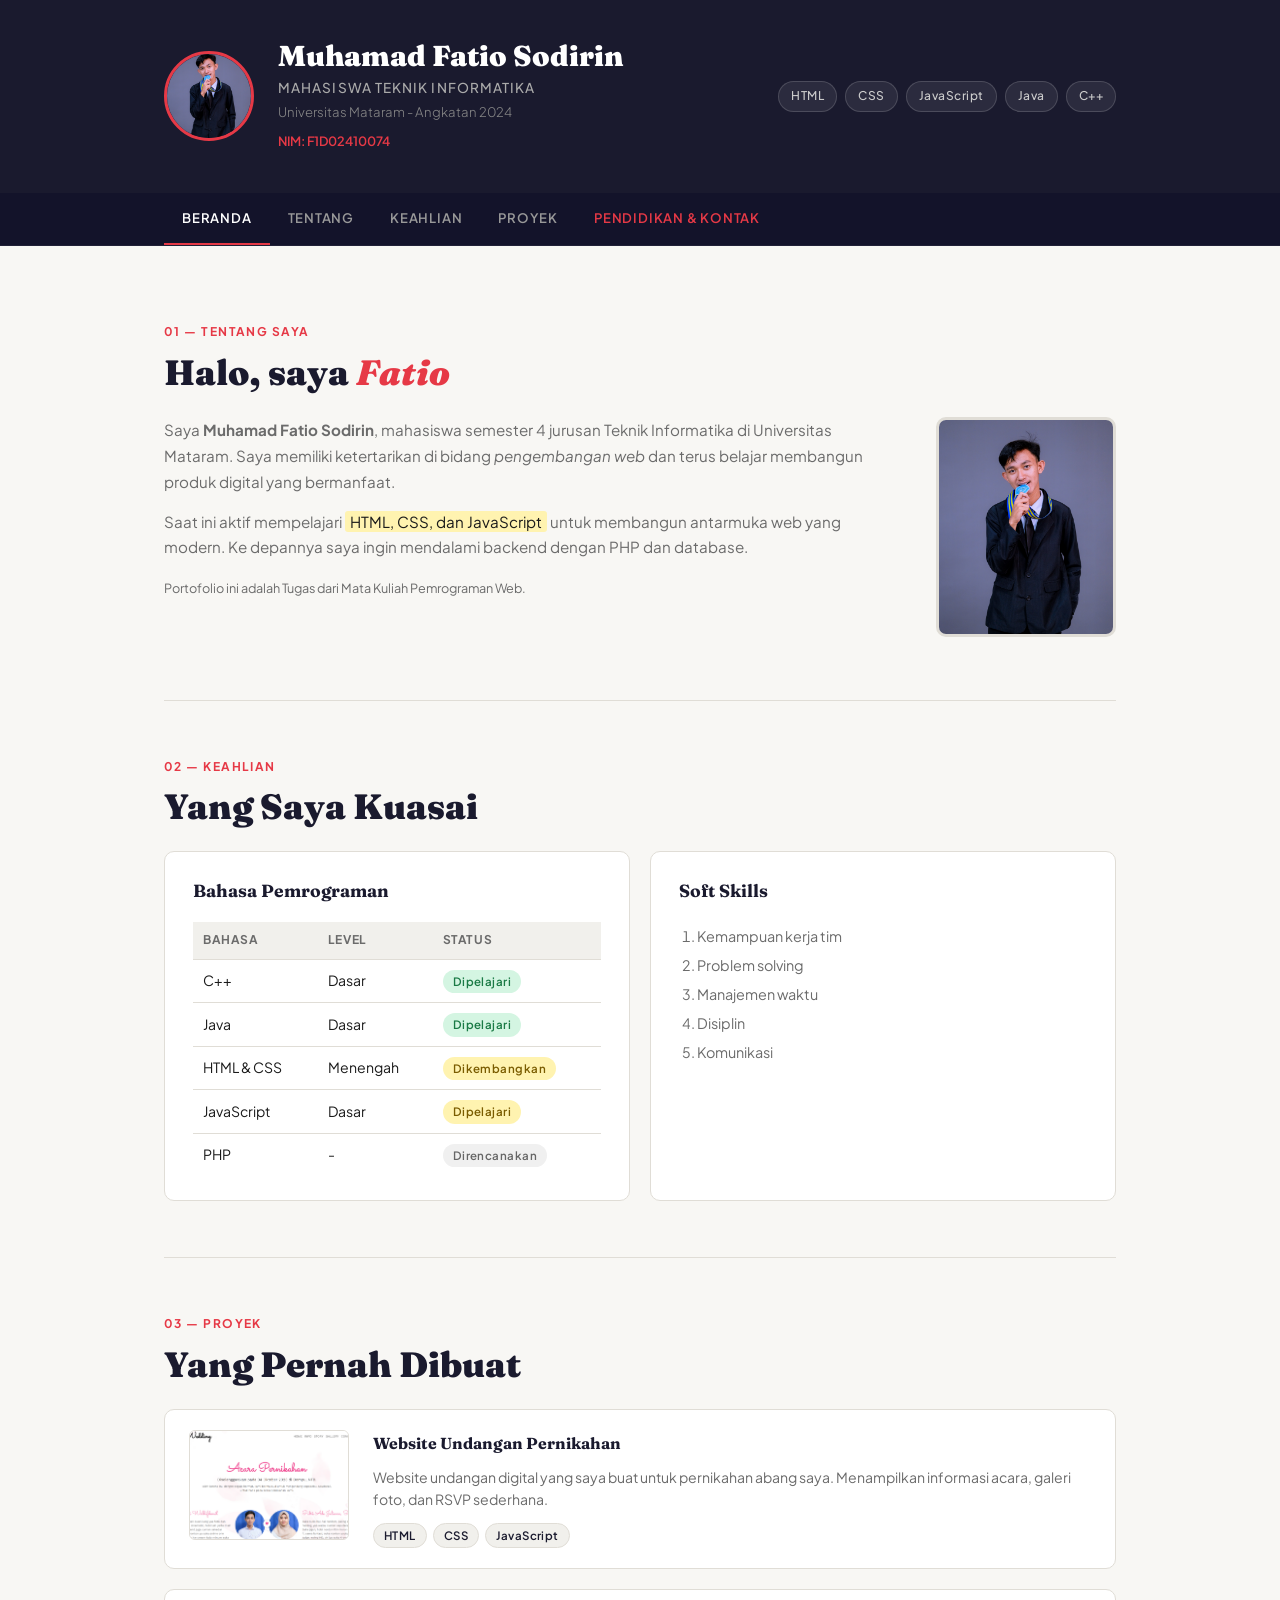
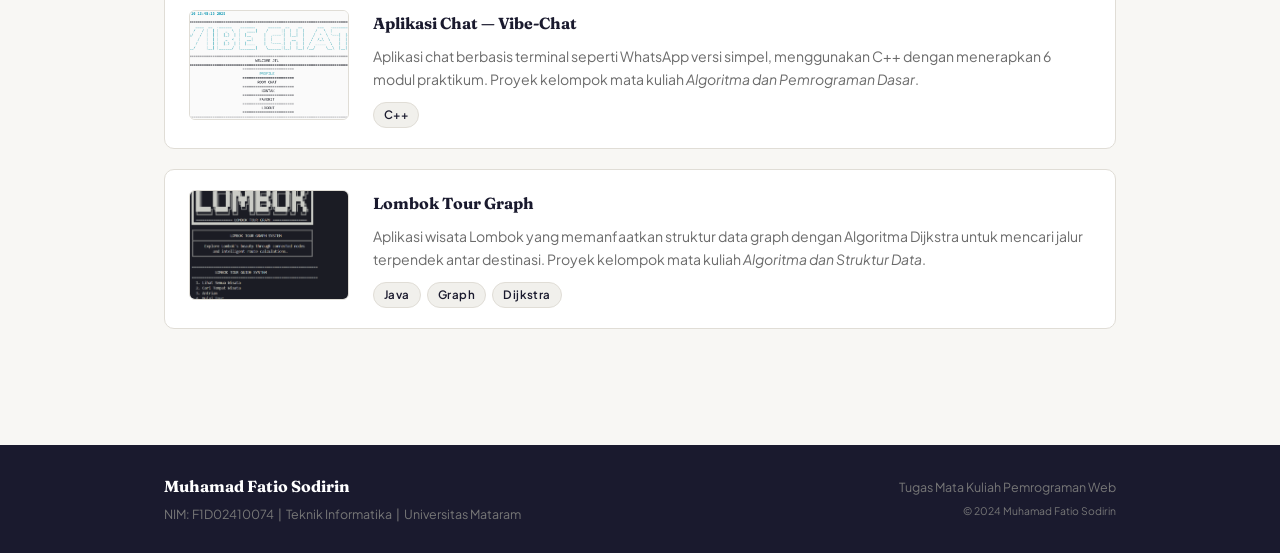
==== index.html @ 71367b7d "halaman terbaru portofolio" ====
<!DOCTYPE html>
<html lang="id">
<head>
    <meta charset="UTF-8">
    <meta name="viewport" content="width=device-width, initial-scale=1.0">
    <link rel="shortcut icon" href="img/icon.png" type="image/x-icon">
    <link rel="stylesheet" href="style.css">
    <link href="https://fonts.googleapis.com/css2?family=Plus+Jakarta+Sans:wght@300;400;500;600;700;800&family=Fraunces:ital,wght@0,700;0,900;1,700&display=swap" rel="stylesheet">
</head>
<body>

    <header>
        <div class="container header-inner">
            <div class="header-profile">
                <img src="img/profile.jpg" alt="Foto profil Muhamad Fatio Sodirin">
                <div class="header-info">
                    <h1>Muhamad Fatio Sodirin</h1>
                    <h2>Mahasiswa Teknik Informatika</h2>
                    <h3>Universitas Mataram - Angkatan 2024</h3>
                    <p class="header-nim">NIM: F1D02410074</p>
                </div>
            </div>
            <div class="header-badges">
                <span class="badge">HTML</span>
                <span class="badge">CSS</span>
                <span class="badge">JavaScript</span>
                <span class="badge">Java</span>
                <span class="badge">C++</span>
            </div>
        </div>
    </header>

    <nav>
        <div class="container nav-inner">
            <ul class="nav-list">
                <li><a href="index.html" class="nav-link active">Beranda</a></li>
                <li><a href="#tentang" class="nav-link">Tentang</a></li>
                <li><a href="#keahlian" class="nav-link">Keahlian</a></li>
                <li><a href="#proyek" class="nav-link">Proyek</a></li>
                <li><a href="halaman2.html" class="nav-link nav-link-highlight">Pendidikan & Kontak</a></li>
            </ul>
        </div>
    </nav>

    <main>
        <div class="container">

            <section id="tentang" class="section-block">
                <div class="section-label">01 — Tentang Saya</div>
                <h2 class="section-title">Halo, saya <em>Fatio</em></h2>
                <div class="tentang-grid">
                    <div class="tentang-text">
                        <p>
                            Saya <strong>Muhamad Fatio Sodirin</strong>, mahasiswa semester 4 jurusan
                            Teknik Informatika di Universitas Mataram. Saya memiliki ketertarikan di bidang
                            <em>pengembangan web</em> dan terus belajar membangun produk digital yang bermanfaat.
                        </p>
                        <p>
                            Saat ini aktif mempelajari <mark>HTML, CSS, dan JavaScript</mark> untuk
                            membangun antarmuka web yang modern. Ke depannya saya ingin mendalami
                            backend dengan PHP dan database.
                        </p>
                        <p><small>Portofolio ini adalah Tugas dari Mata Kuliah Pemrograman Web.</small></p>
                    </div>
                    <div class="tentang-img">
                        <img src="img/profile.jpg" alt="Foto Fatio Sodirin">
                    </div>
                </div>
            </section>

            <section id="keahlian" class="section-block">
                <div class="section-label">02 — Keahlian</div>
                <h2 class="section-title">Yang Saya Kuasai</h2>

                <div class="skill-grid">
                    <article class="card">
                        <h3>Bahasa Pemrograman</h3>
                        <table class="skill-table">
                            <thead>
                                <tr>
                                    <th>Bahasa</th>
                                    <th>Level</th>
                                    <th>Status</th>
                                </tr>
                            </thead>
                            <tbody>
                                <tr>
                                    <td>C++</td>
                                    <td>Dasar</td>
                                    <td><span class="tag tag-done">Dipelajari</span></td>
                                </tr>
                                <tr>
                                    <td>Java</td>
                                    <td>Dasar</td>
                                    <td><span class="tag tag-done">Dipelajari</span></td>
                                </tr>
                                <tr>
                                    <td>HTML &amp; CSS</td>
                                    <td>Menengah</td>
                                    <td><span class="tag tag-progress">Dikembangkan</span></td>
                                </tr>
                                <tr>
                                    <td>JavaScript</td>
                                    <td>Dasar</td>
                                    <td><span class="tag tag-progress">Dipelajari</span></td>
                                </tr>
                                <tr>
                                    <td>PHP</td>
                                    <td>-</td>
                                    <td><span class="tag tag-plan">Direncanakan</span></td>
                                </tr>
                            </tbody>
                        </table>
                    </article>

                    <article class="card">
                        <h3>Soft Skills</h3>
                        <ol class="skill-list">
                            <li>Kemampuan kerja tim</li>
                            <li>Problem solving</li>
                            <li>Manajemen waktu</li>
                            <li>Disiplin</li>
                            <li>Komunikasi</li>
                        </ol>
                    </article>
                </div>
            </section>

            <section id="proyek" class="section-block">
                <div class="section-label">03 — Proyek</div>
                <h2 class="section-title">Yang Pernah Dibuat</h2>

                <div class="proyek-grid">
                    <article class="card card-proyek">
                        <div class="proyek-img">
                            <img src="img/undangan-pernikahan.png" alt="Preview Website Undangan Pernikahan">
                        </div>
                        <div class="proyek-info">
                            <h3>Website Undangan Pernikahan</h3>
                            <p>
                                Website undangan digital yang saya buat untuk pernikahan abang saya.
                                Menampilkan informasi acara, galeri foto, dan RSVP sederhana.
                            </p>
                            <div class="proyek-tech">
                                <span class="tag tag-tech">HTML</span>
                                <span class="tag tag-tech">CSS</span>
                                <span class="tag tag-tech">JavaScript</span>
                            </div>
                        </div>
                    </article>

                    <article class="card card-proyek">
                        <div class="proyek-img">
                            <img src="img/vibechat.png" alt="Preview Aplikasi Vibe-Chat">
                        </div>
                        <div class="proyek-info">
                            <h3>Aplikasi Chat — Vibe-Chat</h3>
                            <p>
                                Aplikasi chat berbasis terminal seperti WhatsApp versi simpel,
                                menggunakan C++ dengan menerapkan 6 modul praktikum.
                                Proyek kelompok mata kuliah <em>Algoritma dan Pemrograman Dasar</em>.
                            </p>
                            <div class="proyek-tech">
                                <span class="tag tag-tech">C++</span>
                            </div>
                        </div>
                    </article>

                    <article class="card card-proyek">
                        <div class="proyek-img">
                            <img src="img/lombok-tour-graph.png" alt="Preview Lombok Tour Graph">
                        </div>
                        <div class="proyek-info">
                            <h3>Lombok Tour Graph</h3>
                            <p>
                                Aplikasi wisata Lombok yang memanfaatkan struktur data graph
                                dengan Algoritma Dijkstra untuk mencari jalur terpendek antar destinasi.
                                Proyek kelompok mata kuliah <em>Algoritma dan Struktur Data</em>.
                            </p>
                            <div class="proyek-tech">
                                <span class="tag tag-tech">Java</span>
                                <span class="tag tag-tech">Graph</span>
                                <span class="tag tag-tech">Dijkstra</span>
                            </div>
                        </div>
                    </article>
                </div>
            </section>

        </div>
    </main>

    <footer>
        <div class="container footer-inner">
            <div class="footer-left">
                <p class="footer-name">Muhamad Fatio Sodirin</p>
                <p class="footer-detail">NIM: F1D02410074 &nbsp;|&nbsp; Teknik Informatika &nbsp;|&nbsp; Universitas Mataram</p>
            </div>
            <div class="footer-right">
                <p>Tugas Mata Kuliah Pemrograman Web</p>
                <p><small>&copy; 2024 Muhamad Fatio Sodirin</small></p>
            </div>
        </div>
    </footer>

</body>
</html>
---- style.css ----
:root {
    --bg: #f8f7f4;
    --bg2: #ffffff;
    --bg3: #f1f0ec;
    --accent: #1a1a2e;
    --accent2: #e63946;
    --text: #1a1a1a;
    --text-muted: #6b6b6b;
    --border: #e0ddd6;
    --radius: 10px;
}

* {
    margin: 0;
    padding: 0;
    box-sizing: border-box;
}

html {
    scroll-behavior: smooth;
}

body {
    background-color: var(--bg);
    color: var(--text);
    font-family: 'Plus Jakarta Sans', sans-serif;
    font-weight: 400;
    line-height: 1.7;
    font-size: 15px;
}

.container {
    max-width: 1000px;
    margin: 0 auto;
    padding: 0 24px;
}

header {
    background-color: var(--accent);
    color: white;
    padding: 40px 0;
}

.header-inner {
    display: flex;
    justify-content: space-between;
    align-items: center;
    gap: 24px;
    flex-wrap: wrap;
}

.header-profile {
    display: flex;
    align-items: center;
    gap: 24px;
}

header img {
    width: 90px;
    height: 90px;
    border-radius: 50%;
    object-fit: cover;
    border: 3px solid var(--accent2);
    flex-shrink: 0;
}

.header-info h1 {
    font-family: 'Fraunces', serif;
    font-size: 1.8rem;
    font-weight: 900;
    line-height: 1.1;
    color: white;
}

.header-info h2 {
    font-size: 0.85rem;
    font-weight: 500;
    color: #aaa;
    margin-top: 4px;
    text-transform: uppercase;
    letter-spacing: 0.08em;
}

.header-info h3 {
    font-size: 0.82rem;
    font-weight: 300;
    color: #888;
    margin-top: 2px;
}

.header-nim {
    font-size: 0.8rem;
    color: var(--accent2);
    margin-top: 8px;
    font-weight: 600;
}

.header-badges {
    display: flex;
    gap: 8px;
    flex-wrap: wrap;
}

/* ===== BADGE ===== */
.badge {
    background-color: rgba(255,255,255,0.08);
    border: 1px solid rgba(255,255,255,0.15);
    color: #ccc;
    padding: 4px 12px;
    border-radius: 999px;
    font-size: 0.75rem;
    font-weight: 500;
    letter-spacing: 0.04em;
}

nav {
    background-color: #13132a;
    border-bottom: 1px solid rgba(255,255,255,0.06);
    position: sticky;
    top: 0;
    z-index: 100;
}

.nav-inner {
    display: flex;
    align-items: center;
}

.nav-list {
    list-style: none;
    display: flex;
    gap: 0;
    flex-wrap: wrap;
}

.nav-link {
    display: block;
    padding: 14px 18px;
    color: #999;
    text-decoration: none;
    font-size: 0.82rem;
    font-weight: 600;
    letter-spacing: 0.06em;
    text-transform: uppercase;
    border-bottom: 2px solid transparent;
    transition: color 0.2s, border-color 0.2s;
}

.nav-link:hover {
    color: white;
    border-bottom-color: var(--accent2);
}

.nav-link:focus-visible {
    outline: 2px solid var(--accent2);
    outline-offset: -2px;
    color: white;
}

.nav-link.active {
    color: white;
    border-bottom-color: var(--accent2);
}

.nav-link-highlight {
    color: var(--accent2) !important;
}

.nav-link-highlight:hover {
    color: white !important;
}

main {
    padding: 20px 0 60px;
}

.section-block {
    padding: 56px 0;
    border-bottom: 1px solid var(--border);
}

.section-block:last-child {
    border-bottom: none;
}

.section-label {
    font-size: 0.75rem;
    font-weight: 700;
    letter-spacing: 0.12em;
    text-transform: uppercase;
    color: var(--accent2);
    margin-bottom: 10px;
}

.section-title {
    font-family: 'Fraunces', serif;
    font-size: 2.2rem;
    font-weight: 900;
    color: var(--accent);
    line-height: 1.15;
    margin-bottom: 24px;
}

.section-title em {
    font-style: italic;
    color: var(--accent2);
}

.tentang-grid {
    display: flex;
    gap: 40px;
    align-items: flex-start;
}

.tentang-text {
    flex: 1;
}

.tentang-text p {
    color: var(--text-muted);
    margin-bottom: 14px;
    font-size: 0.95rem;
}

.tentang-img {
    flex-shrink: 0;
}

.tentang-img img {
    width: 180px;
    height: 220px;
    object-fit: cover;
    border-radius: var(--radius);
    border: 3px solid var(--border);
}

mark {
    background-color: #fff3b0;
    color: var(--text);
    padding: 1px 5px;
    border-radius: 3px;
}

.card {
    background-color: var(--bg2);
    border: 1px solid var(--border);
    border-radius: var(--radius);
    padding: 24px 28px;
}

.card h3 {
    font-family: 'Fraunces', serif;
    font-size: 1.1rem;
    font-weight: 700;
    color: var(--accent);
    margin-bottom: 16px;
}

.skill-grid {
    display: flex;
    gap: 20px;
    flex-wrap: wrap;
}

.skill-grid .card {
    flex: 1;
    min-width: 260px;
}

.skill-list {
    padding-left: 18px;
    color: var(--text-muted);
    font-size: 0.9rem;
    line-height: 2;
}

.skill-table {
    width: 100%;
    border-collapse: collapse;
    font-size: 0.88rem;
}

.skill-table th {
    background-color: var(--bg3);
    color: var(--text-muted);
    text-align: left;
    padding: 8px 10px;
    font-size: 0.75rem;
    letter-spacing: 0.05em;
    text-transform: uppercase;
    border-bottom: 1px solid var(--border);
}

.skill-table td {
    padding: 9px 10px;
    border-bottom: 1px solid var(--border);
    color: var(--text);
}

.skill-table tr:last-child td {
    border-bottom: none;
}

.tag {
    display: inline-block;
    padding: 2px 10px;
    border-radius: 999px;
    font-size: 0.72rem;
    font-weight: 600;
    letter-spacing: 0.04em;
}

.tag-done {
    background-color: #d4f5e2;
    color: #1a7a45;
}

.tag-progress {
    background-color: #fff3b0;
    color: #7a5c00;
}

.tag-plan {
    background-color: #f0f0f0;
    color: #666;
}

.tag-tech {
    background-color: var(--bg3);
    color: var(--accent);
    border: 1px solid var(--border);
}

.proyek-grid {
    display: flex;
    flex-direction: column;
    gap: 20px;
}

.card-proyek {
    display: flex;
    gap: 24px;
    align-items: flex-start;
    padding: 20px 24px;
}

.proyek-img {
    flex-shrink: 0;
    width: 160px;
    height: 110px;
    border-radius: 6px;
    overflow: hidden;
    background-color: var(--bg3);
    border: 1px solid var(--border);
}

.proyek-img img {
    width: 100%;
    height: 100%;
    object-fit: cover;
}

.proyek-info h3 {
    font-family: 'Fraunces', serif;
    font-size: 1rem;
    font-weight: 700;
    color: var(--accent);
    margin-bottom: 8px;
}

.proyek-info p {
    font-size: 0.88rem;
    color: var(--text-muted);
    margin-bottom: 12px;
    line-height: 1.6;
}

.proyek-tech {
    display: flex;
    gap: 6px;
    flex-wrap: wrap;
}

.table-wrapper {
    overflow-x: auto;
    margin-top: 20px;
    border-radius: var(--radius);
    border: 1px solid var(--border);
}

.edu-table {
    width: 100%;
    border-collapse: collapse;
    font-size: 0.88rem;
}

.edu-table .table-title {
    background-color: var(--accent);
    color: white;
    text-align: center;
    padding: 12px 16px;
    font-size: 0.9rem;
}

.edu-table thead tr:last-child th {
    background-color: var(--bg3);
    color: var(--text-muted);
    text-align: left;
    padding: 10px 14px;
    font-size: 0.75rem;
    text-transform: uppercase;
    letter-spacing: 0.05em;
    border-bottom: 1px solid var(--border);
}

.edu-table tbody tr {
    border-bottom: 1px solid var(--border);
    transition: background-color 0.15s;
}

.edu-table tbody tr:hover {
    background-color: var(--bg3);
}

.edu-table tbody td {
    padding: 12px 14px;
    color: var(--text);
    vertical-align: middle;
}

.edu-table tbody tr:last-child {
    border-bottom: none;
}

.kontak-grid {
    display: flex;
    gap: 40px;
    margin-top: 24px;
    align-items: flex-start;
    flex-wrap: wrap;
}

.kontak-info {
    flex: 0 0 220px;
}

.kontak-info h3 {
    font-family: 'Fraunces', serif;
    font-size: 1rem;
    font-weight: 700;
    color: var(--accent);
    margin-bottom: 14px;
}

.kontak-list {
    list-style: none;
    display: flex;
    flex-direction: column;
    gap: 10px;
}

.kontak-list li {
    display: flex;
    flex-direction: column;
    font-size: 0.85rem;
}

.kontak-list strong {
    color: var(--text-muted);
    font-size: 0.72rem;
    text-transform: uppercase;
    letter-spacing: 0.06em;
}

.kontak-list span {
    color: var(--text);
    font-weight: 500;
}

.sosmed-list {
    list-style: none;
    display: flex;
    flex-direction: column;
    gap: 4px;
}

.sosmed-list a {
    color: var(--accent2);
    font-size: 0.88rem;
    font-weight: 600;
    padding: 4px 0;
}

.contact-form {
    flex: 1;
    min-width: 280px;
}

fieldset {
    border: 1px solid var(--border);
    border-radius: var(--radius);
    padding: 22px 24px;
    margin-bottom: 16px;
    background-color: var(--bg2);
}

legend {
    font-weight: 700;
    font-size: 0.82rem;
    color: var(--accent);
    text-transform: uppercase;
    letter-spacing: 0.06em;
    padding: 0 8px;
}

.form-group {
    display: flex;
    flex-direction: column;
    margin-bottom: 14px;
}

.form-group:last-child {
    margin-bottom: 0;
}

.form-group label {
    font-size: 0.8rem;
    font-weight: 600;
    color: var(--text-muted);
    margin-bottom: 5px;
    text-transform: uppercase;
    letter-spacing: 0.05em;
}

.form-group input[type="text"],
.form-group input[type="email"],
.form-group input[type="number"],
.form-group input[type="date"],
.form-group select,
.form-group textarea {
    padding: 10px 13px;
    border: 1px solid var(--border);
    border-radius: 6px;
    font-family: 'Plus Jakarta Sans', sans-serif;
    font-size: 0.9rem;
    color: var(--text);
    background-color: var(--bg);
    outline: none;
    transition: border-color 0.2s;
}

.form-group input:focus,
.form-group select:focus,
.form-group textarea:focus {
    border-color: var(--accent);
}

.form-group textarea {
    resize: vertical;
}

.radio-group {
    display: flex;
    gap: 16px;
    flex-wrap: wrap;
    margin-top: 4px;
}

.radio-label {
    display: flex;
    align-items: center;
    gap: 6px;
    font-size: 0.88rem;
    color: var(--text);
    font-weight: 400;
    text-transform: none;
    letter-spacing: 0;
    cursor: pointer;
}

.radio-label input {
    accent-color: var(--accent2);
}

.checkbox-label {
    display: flex;
    align-items: center;
    gap: 8px;
    font-size: 0.88rem;
    color: var(--text);
    font-weight: 400;
    text-transform: none;
    letter-spacing: 0;
    cursor: pointer;
}

.checkbox-label input {
    accent-color: var(--accent2);
}

.form-actions {
    display: flex;
    gap: 10px;
    margin-top: 4px;
}

.btn-submit {
    background-color: var(--accent);
    color: white;
    border: none;
    padding: 11px 28px;
    border-radius: 6px;
    font-family: 'Plus Jakarta Sans', sans-serif;
    font-size: 0.88rem;
    font-weight: 700;
    cursor: pointer;
    transition: background-color 0.2s;
}

.btn-submit:hover {
    background-color: #2d2d4e;
}

.btn-submit:focus-visible {
    outline: 2px solid var(--accent2);
    outline-offset: 2px;
}

.btn-reset {
    background-color: transparent;
    color: var(--text-muted);
    border: 1px solid var(--border);
    padding: 11px 22px;
    border-radius: 6px;
    font-family: 'Plus Jakarta Sans', sans-serif;
    font-size: 0.88rem;
    font-weight: 600;
    cursor: pointer;
    transition: border-color 0.2s, color 0.2s;
}

.btn-reset:hover {
    border-color: var(--accent);
    color: var(--accent);
}

footer {
    background-color: var(--accent);
    color: #aaa;
    padding: 28px 0;
}

.footer-inner {
    display: flex;
    justify-content: space-between;
    align-items: center;
    gap: 16px;
    flex-wrap: wrap;
}

.footer-name {
    font-family: 'Fraunces', serif;
    font-size: 1rem;
    font-weight: 700;
    color: white;
    margin-bottom: 4px;
}

.footer-detail {
    font-size: 0.78rem;
    color: #777;
}

.footer-right {
    text-align: right;
    font-size: 0.78rem;
    color: #777;
    line-height: 1.8;
}
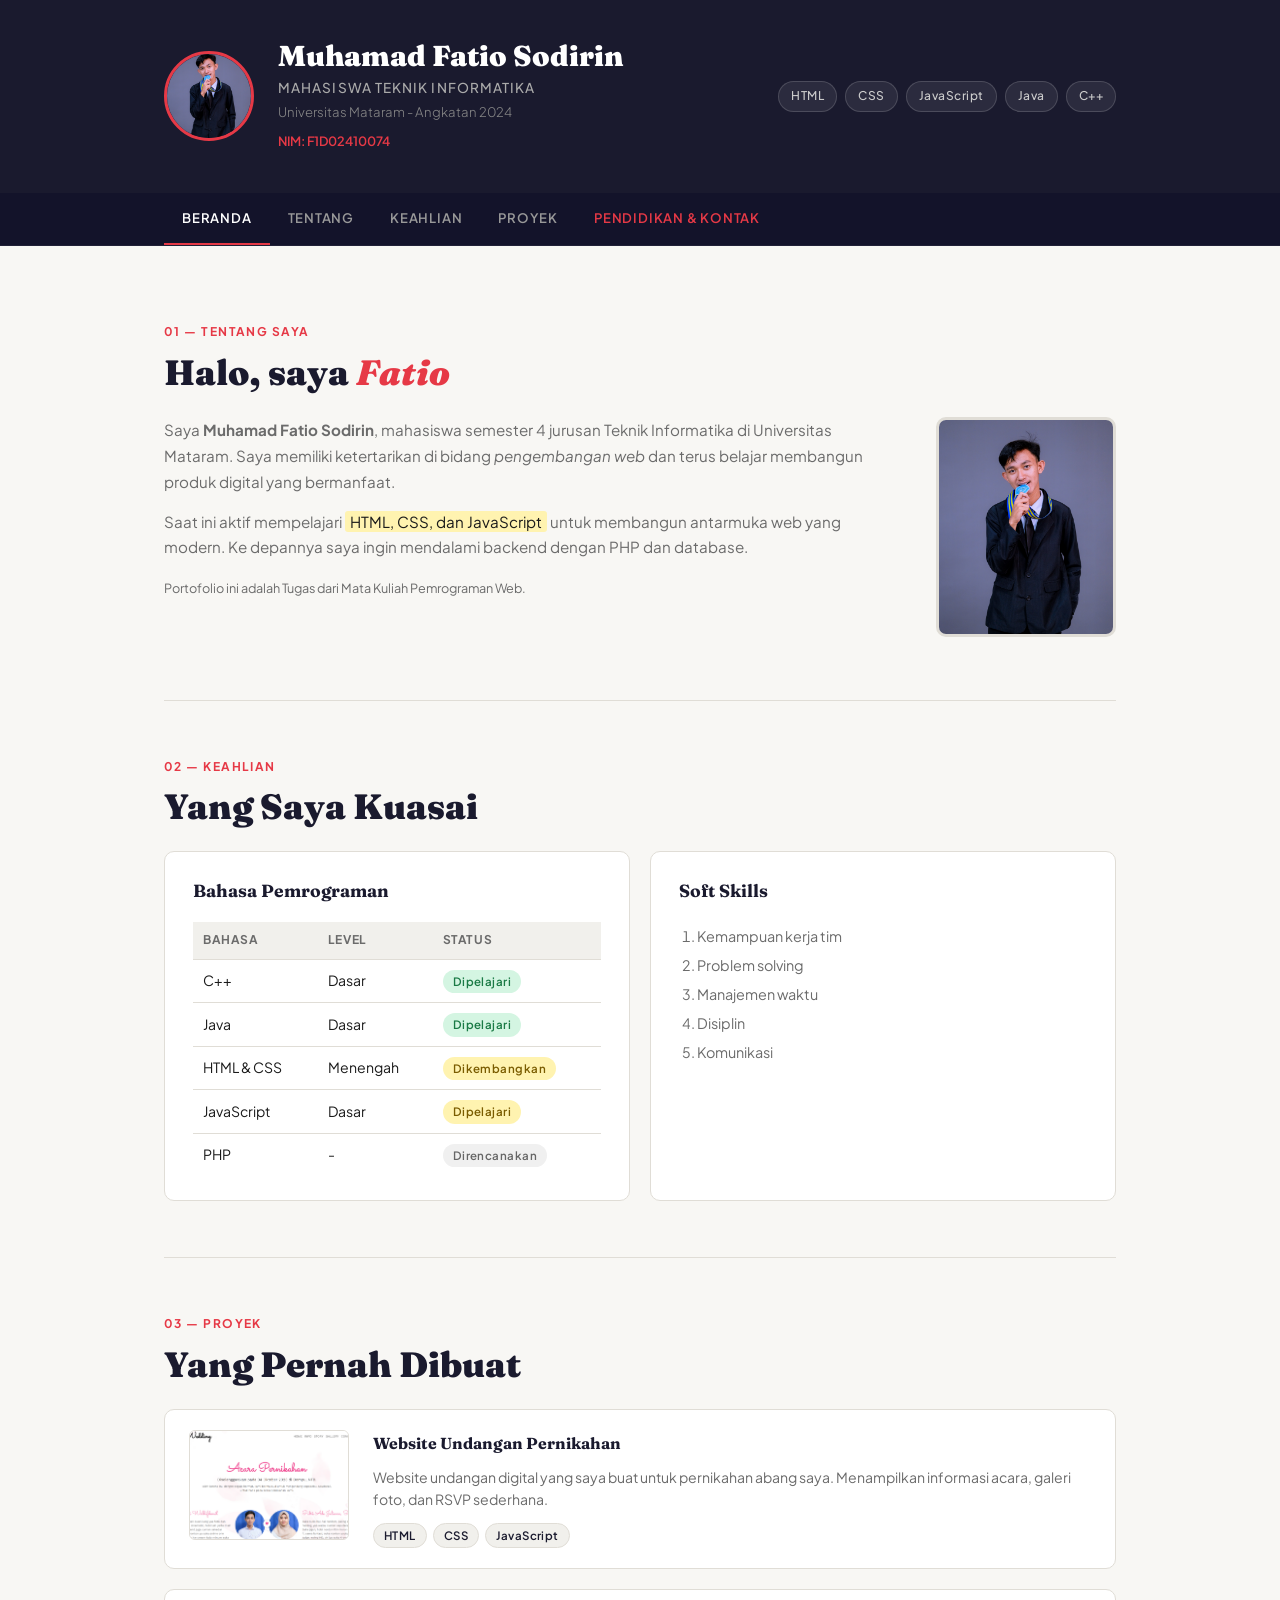
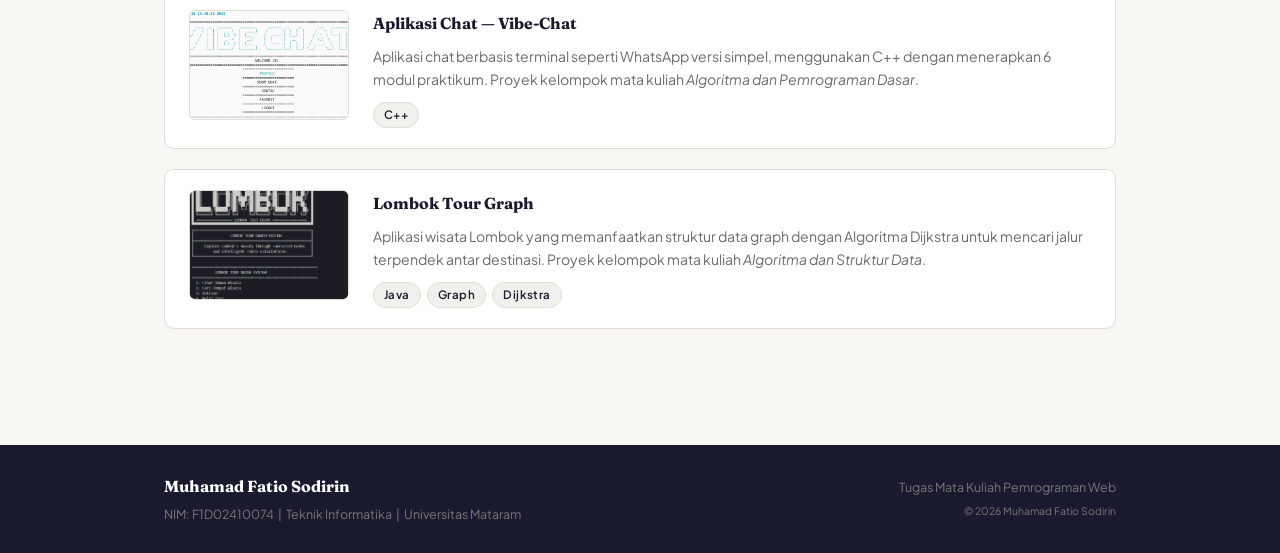
==== commit 5eaa1bc0: "update fixed" ====
--- a/index.html
+++ b/index.html
@@ -8,7 +8,7 @@
     <link href="https://fonts.googleapis.com/css2?family=Plus+Jakarta+Sans:wght@300;400;500;600;700;800&family=Fraunces:ital,wght@0,700;0,900;1,700&display=swap" rel="stylesheet">
 </head>
 <body>
-
+    
     <header>
         <div class="container header-inner">
             <div class="header-profile">
@@ -198,7 +198,7 @@
             </div>
             <div class="footer-right">
                 <p>Tugas Mata Kuliah Pemrograman Web</p>
-                <p><small>&copy; 2024 Muhamad Fatio Sodirin</small></p>
+                <p><small>&copy; 2026 Muhamad Fatio Sodirin</small></p>
             </div>
         </div>
     </footer>
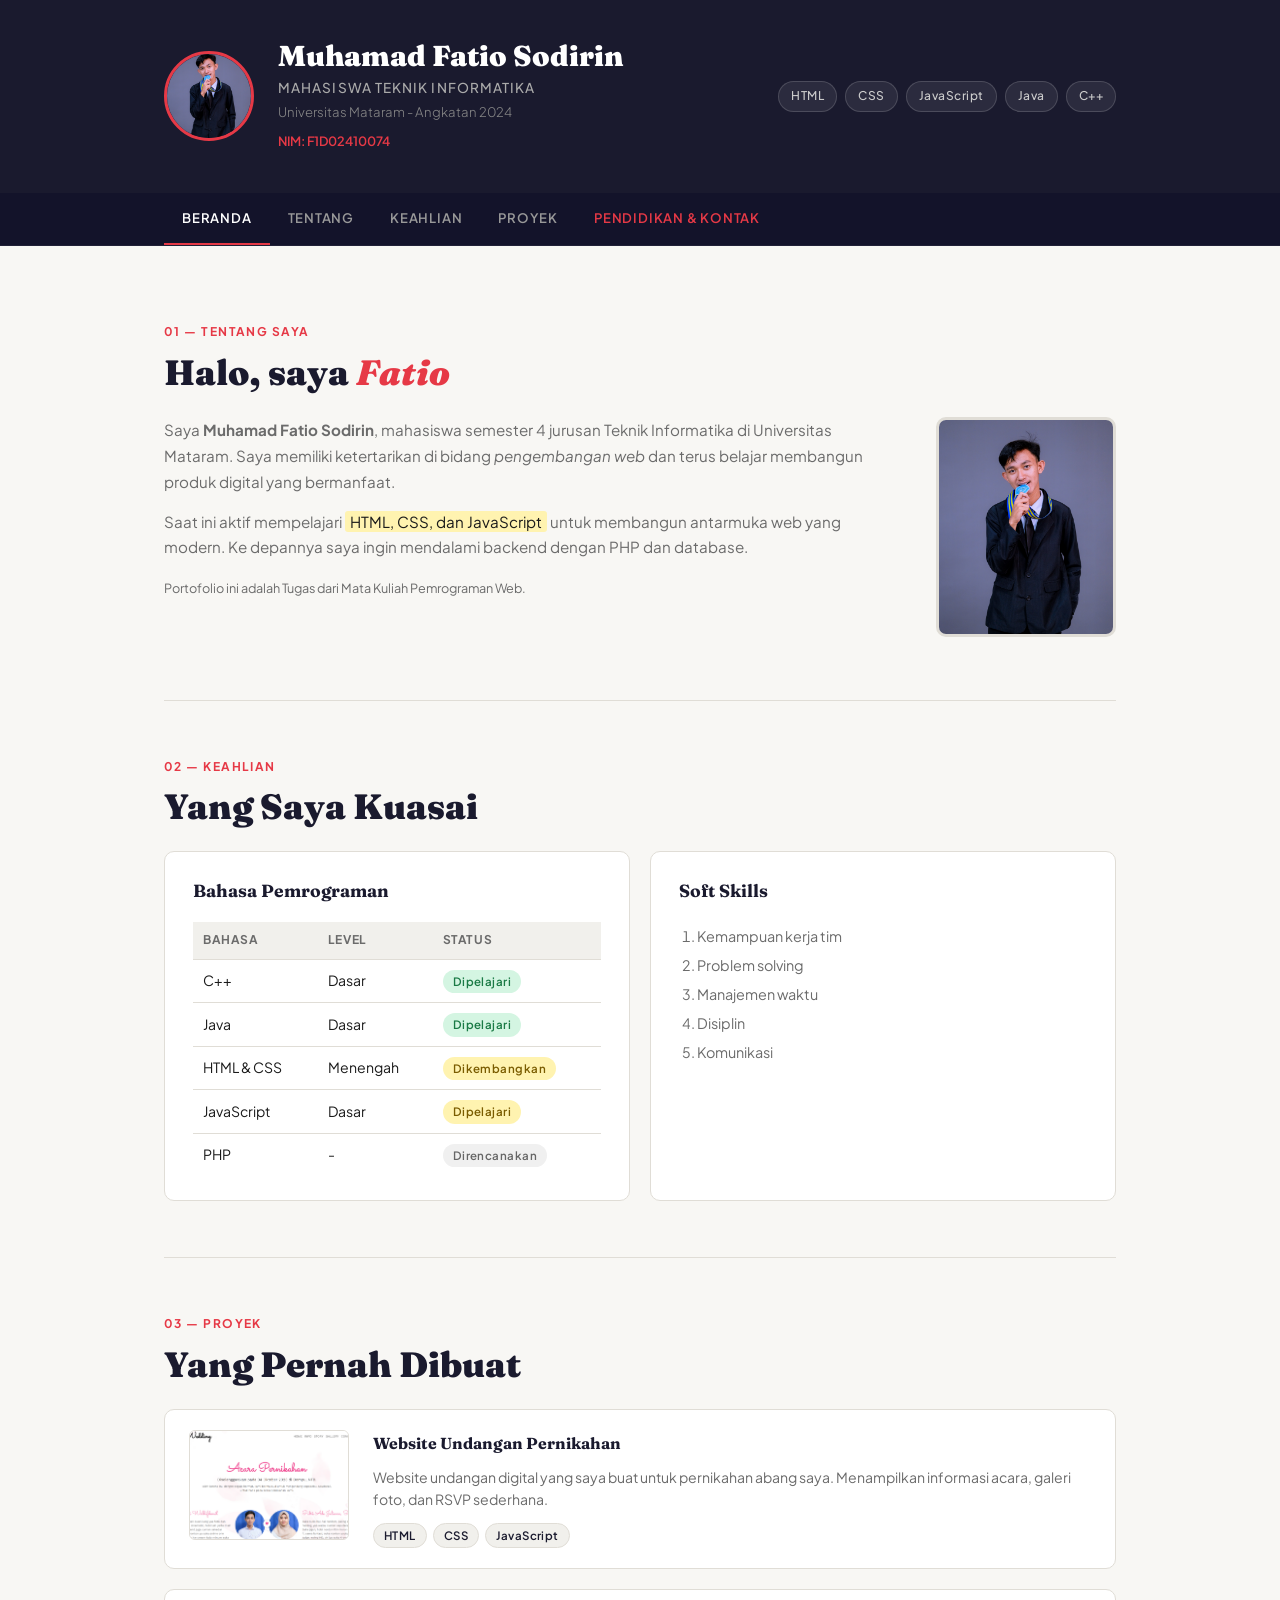
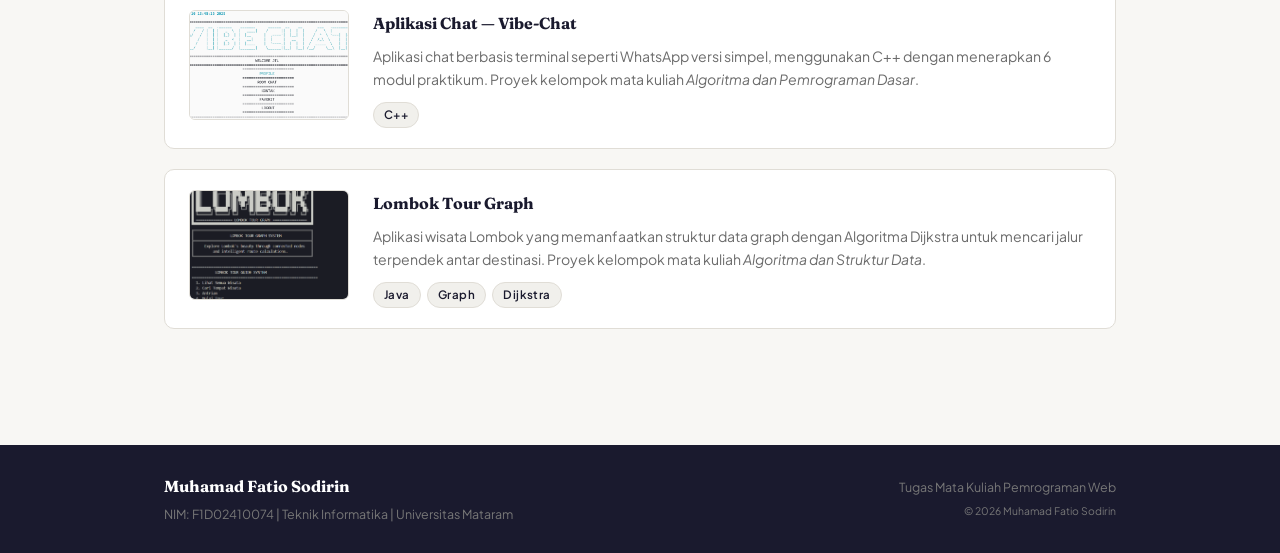
==== commit fe565ce8: "baru" ====
--- a/index.html
+++ b/index.html
@@ -8,7 +8,7 @@
     <link href="https://fonts.googleapis.com/css2?family=Plus+Jakarta+Sans:wght@300;400;500;600;700;800&family=Fraunces:ital,wght@0,700;0,900;1,700&display=swap" rel="stylesheet">
 </head>
 <body>
-    
+
     <header>
         <div class="container header-inner">
             <div class="header-profile">
@@ -194,7 +194,7 @@
         <div class="container footer-inner">
             <div class="footer-left">
                 <p class="footer-name">Muhamad Fatio Sodirin</p>
-                <p class="footer-detail">NIM: F1D02410074 &nbsp;|&nbsp; Teknik Informatika &nbsp;|&nbsp; Universitas Mataram</p>
+                <p class="footer-detail">NIM: F1D02410074 | Teknik Informatika | Universitas Mataram</p>
             </div>
             <div class="footer-right">
                 <p>Tugas Mata Kuliah Pemrograman Web</p>
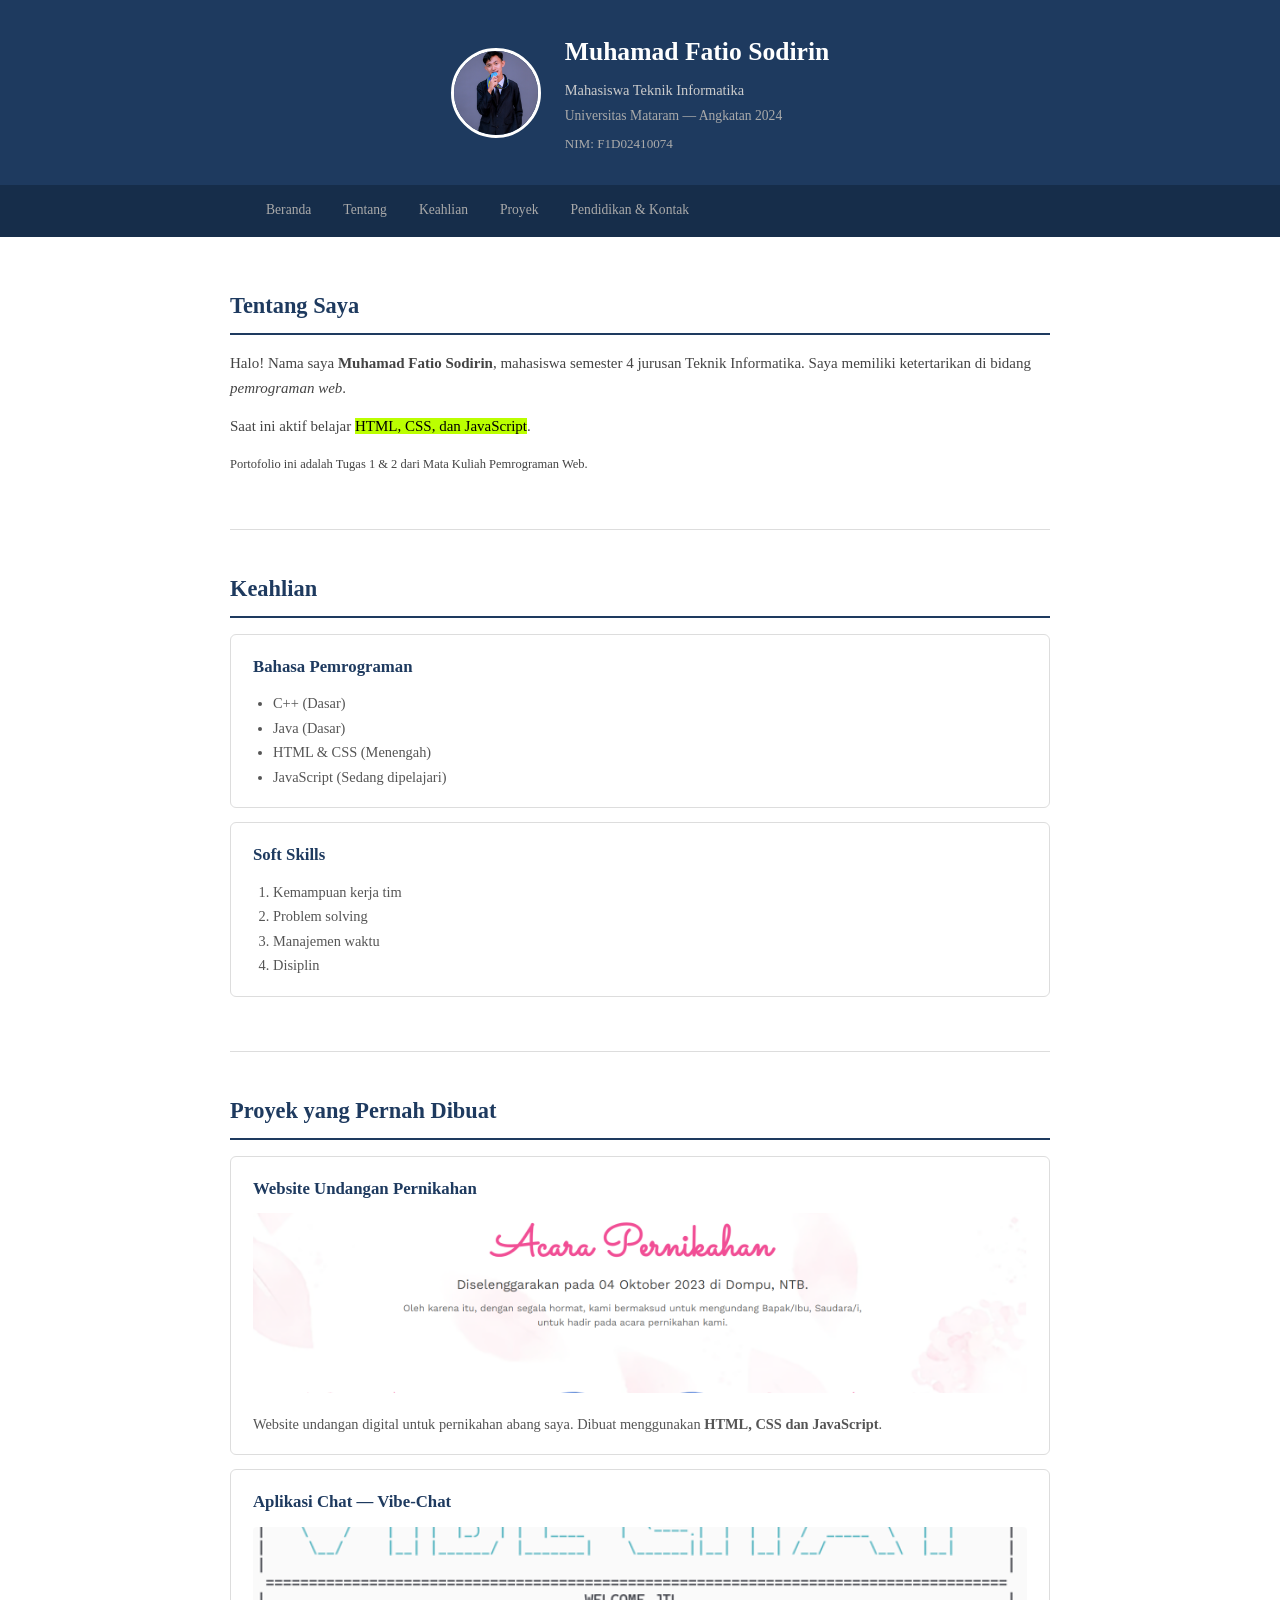
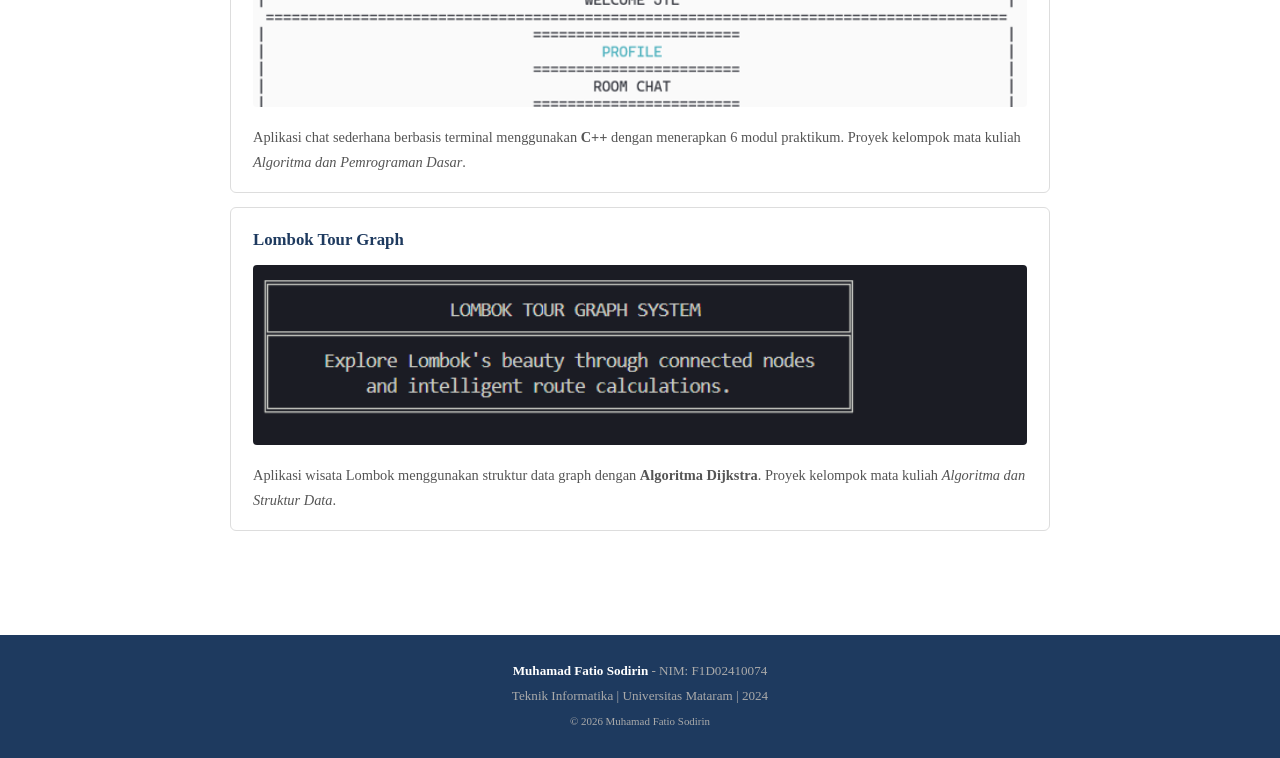
==== commit 1cdce470: "update" ====
--- a/index.html
+++ b/index.html
@@ -3,41 +3,30 @@
 <head>
     <meta charset="UTF-8">
     <meta name="viewport" content="width=device-width, initial-scale=1.0">
+    <title>Portofolio - Muhamad Fatio Sodirin</title>
     <link rel="shortcut icon" href="img/icon.png" type="image/x-icon">
     <link rel="stylesheet" href="style.css">
-    <link href="https://fonts.googleapis.com/css2?family=Plus+Jakarta+Sans:wght@300;400;500;600;700;800&family=Fraunces:ital,wght@0,700;0,900;1,700&display=swap" rel="stylesheet">
 </head>
 <body>
 
     <header>
-        <div class="container header-inner">
-            <div class="header-profile">
-                <img src="img/profile.jpg" alt="Foto profil Muhamad Fatio Sodirin">
-                <div class="header-info">
-                    <h1>Muhamad Fatio Sodirin</h1>
-                    <h2>Mahasiswa Teknik Informatika</h2>
-                    <h3>Universitas Mataram - Angkatan 2024</h3>
-                    <p class="header-nim">NIM: F1D02410074</p>
-                </div>
-            </div>
-            <div class="header-badges">
-                <span class="badge">HTML</span>
-                <span class="badge">CSS</span>
-                <span class="badge">JavaScript</span>
-                <span class="badge">Java</span>
-                <span class="badge">C++</span>
-            </div>
+        <img src="img/profile.jpg" alt="Foto profil Muhamad Fatio Sodirin">
+        <div>
+            <h1>Muhamad Fatio Sodirin</h1>
+            <h2>Mahasiswa Teknik Informatika</h2>
+            <h3>Universitas Mataram — Angkatan 2024</h3>
+            <p>NIM: F1D02410074</p>
         </div>
     </header>
 
     <nav>
-        <div class="container nav-inner">
-            <ul class="nav-list">
-                <li><a href="index.html" class="nav-link active">Beranda</a></li>
+        <div class="container">
+            <ul>
+                <li><a href="index.html" class="nav-link">Beranda</a></li>
                 <li><a href="#tentang" class="nav-link">Tentang</a></li>
                 <li><a href="#keahlian" class="nav-link">Keahlian</a></li>
                 <li><a href="#proyek" class="nav-link">Proyek</a></li>
-                <li><a href="halaman2.html" class="nav-link nav-link-highlight">Pendidikan & Kontak</a></li>
+                <li><a href="halaman2.html" class="nav-link">Pendidikan & Kontak</a></li>
             </ul>
         </div>
     </nav>
@@ -45,161 +34,83 @@
     <main>
         <div class="container">
 
-            <section id="tentang" class="section-block">
-                <div class="section-label">01 — Tentang Saya</div>
-                <h2 class="section-title">Halo, saya <em>Fatio</em></h2>
-                <div class="tentang-grid">
-                    <div class="tentang-text">
-                        <p>
-                            Saya <strong>Muhamad Fatio Sodirin</strong>, mahasiswa semester 4 jurusan
-                            Teknik Informatika di Universitas Mataram. Saya memiliki ketertarikan di bidang
-                            <em>pengembangan web</em> dan terus belajar membangun produk digital yang bermanfaat.
-                        </p>
-                        <p>
-                            Saat ini aktif mempelajari <mark>HTML, CSS, dan JavaScript</mark> untuk
-                            membangun antarmuka web yang modern. Ke depannya saya ingin mendalami
-                            backend dengan PHP dan database.
-                        </p>
-                        <p><small>Portofolio ini adalah Tugas dari Mata Kuliah Pemrograman Web.</small></p>
-                    </div>
-                    <div class="tentang-img">
-                        <img src="img/profile.jpg" alt="Foto Fatio Sodirin">
-                    </div>
-                </div>
+            <section id="tentang">
+                <h2>Tentang Saya</h2>
+                <p>
+                    Halo! Nama saya <strong>Muhamad Fatio Sodirin</strong>, mahasiswa semester 4 jurusan
+                    Teknik Informatika. Saya memiliki ketertarikan di bidang <em>pemrograman web</em>.
+                </p>
+                <p>
+                    Saat ini aktif belajar <mark>HTML, CSS, dan JavaScript</mark>.
+                </p>
+                <p><small>Portofolio ini adalah Tugas 1 & 2 dari Mata Kuliah Pemrograman Web.</small></p>
             </section>
 
-            <section id="keahlian" class="section-block">
-                <div class="section-label">02 — Keahlian</div>
-                <h2 class="section-title">Yang Saya Kuasai</h2>
+            <section id="keahlian">
+                <h2>Keahlian</h2>
 
-                <div class="skill-grid">
-                    <article class="card">
-                        <h3>Bahasa Pemrograman</h3>
-                        <table class="skill-table">
-                            <thead>
-                                <tr>
-                                    <th>Bahasa</th>
-                                    <th>Level</th>
-                                    <th>Status</th>
-                                </tr>
-                            </thead>
-                            <tbody>
-                                <tr>
-                                    <td>C++</td>
-                                    <td>Dasar</td>
-                                    <td><span class="tag tag-done">Dipelajari</span></td>
-                                </tr>
-                                <tr>
-                                    <td>Java</td>
-                                    <td>Dasar</td>
-                                    <td><span class="tag tag-done">Dipelajari</span></td>
-                                </tr>
-                                <tr>
-                                    <td>HTML &amp; CSS</td>
-                                    <td>Menengah</td>
-                                    <td><span class="tag tag-progress">Dikembangkan</span></td>
-                                </tr>
-                                <tr>
-                                    <td>JavaScript</td>
-                                    <td>Dasar</td>
-                                    <td><span class="tag tag-progress">Dipelajari</span></td>
-                                </tr>
-                                <tr>
-                                    <td>PHP</td>
-                                    <td>-</td>
-                                    <td><span class="tag tag-plan">Direncanakan</span></td>
-                                </tr>
-                            </tbody>
-                        </table>
-                    </article>
+                <article>
+                    <h3>Bahasa Pemrograman</h3>
+                    <ul>
+                        <li>C++ (Dasar)</li>
+                        <li>Java (Dasar)</li>
+                        <li>HTML & CSS (Menengah)</li>
+                        <li>JavaScript (Sedang dipelajari)</li>
+                    </ul>
+                </article>
 
-                    <article class="card">
-                        <h3>Soft Skills</h3>
-                        <ol class="skill-list">
-                            <li>Kemampuan kerja tim</li>
-                            <li>Problem solving</li>
-                            <li>Manajemen waktu</li>
-                            <li>Disiplin</li>
-                            <li>Komunikasi</li>
-                        </ol>
-                    </article>
-                </div>
+                <article>
+                    <h3>Soft Skills</h3>
+                    <ol>
+                        <li>Kemampuan kerja tim</li>
+                        <li>Problem solving</li>
+                        <li>Manajemen waktu</li>
+                        <li>Disiplin</li>
+                    </ol>
+                </article>
             </section>
 
-            <section id="proyek" class="section-block">
-                <div class="section-label">03 — Proyek</div>
-                <h2 class="section-title">Yang Pernah Dibuat</h2>
+            <section id="proyek">
+                <h2>Proyek yang Pernah Dibuat</h2>
 
-                <div class="proyek-grid">
-                    <article class="card card-proyek">
-                        <div class="proyek-img">
-                            <img src="img/undangan-pernikahan.png" alt="Preview Website Undangan Pernikahan">
-                        </div>
-                        <div class="proyek-info">
-                            <h3>Website Undangan Pernikahan</h3>
-                            <p>
-                                Website undangan digital yang saya buat untuk pernikahan abang saya.
-                                Menampilkan informasi acara, galeri foto, dan RSVP sederhana.
-                            </p>
-                            <div class="proyek-tech">
-                                <span class="tag tag-tech">HTML</span>
-                                <span class="tag tag-tech">CSS</span>
-                                <span class="tag tag-tech">JavaScript</span>
-                            </div>
-                        </div>
-                    </article>
+                <article>
+                    <h3>Website Undangan Pernikahan</h3>
+                    <img src="img/undangan-pernikahan.png" alt="Preview Website Undangan Pernikahan">
+                    <p>
+                        Website undangan digital untuk pernikahan abang saya.
+                        Dibuat menggunakan <strong>HTML, CSS dan JavaScript</strong>.
+                    </p>
+                </article>
 
-                    <article class="card card-proyek">
-                        <div class="proyek-img">
-                            <img src="img/vibechat.png" alt="Preview Aplikasi Vibe-Chat">
-                        </div>
-                        <div class="proyek-info">
-                            <h3>Aplikasi Chat — Vibe-Chat</h3>
-                            <p>
-                                Aplikasi chat berbasis terminal seperti WhatsApp versi simpel,
-                                menggunakan C++ dengan menerapkan 6 modul praktikum.
-                                Proyek kelompok mata kuliah <em>Algoritma dan Pemrograman Dasar</em>.
-                            </p>
-                            <div class="proyek-tech">
-                                <span class="tag tag-tech">C++</span>
-                            </div>
-                        </div>
-                    </article>
+                <article>
+                    <h3>Aplikasi Chat — Vibe-Chat</h3>
+                    <img src="img/vibechat.png" alt="Preview Aplikasi Vibe-Chat">
+                    <p>
+                        Aplikasi chat sederhana berbasis terminal menggunakan <strong>C++</strong>
+                        dengan menerapkan 6 modul praktikum. Proyek kelompok mata kuliah
+                        <em>Algoritma dan Pemrograman Dasar</em>.
+                    </p>
+                </article>
 
-                    <article class="card card-proyek">
-                        <div class="proyek-img">
-                            <img src="img/lombok-tour-graph.png" alt="Preview Lombok Tour Graph">
-                        </div>
-                        <div class="proyek-info">
-                            <h3>Lombok Tour Graph</h3>
-                            <p>
-                                Aplikasi wisata Lombok yang memanfaatkan struktur data graph
-                                dengan Algoritma Dijkstra untuk mencari jalur terpendek antar destinasi.
-                                Proyek kelompok mata kuliah <em>Algoritma dan Struktur Data</em>.
-                            </p>
-                            <div class="proyek-tech">
-                                <span class="tag tag-tech">Java</span>
-                                <span class="tag tag-tech">Graph</span>
-                                <span class="tag tag-tech">Dijkstra</span>
-                            </div>
-                        </div>
-                    </article>
-                </div>
+                <article>
+                    <h3>Lombok Tour Graph</h3>
+                    <img src="img/lombok-tour-graph.png" alt="Preview Lombok Tour Graph">
+                    <p>
+                        Aplikasi wisata Lombok menggunakan struktur data graph dengan
+                        <strong>Algoritma Dijkstra</strong>. Proyek kelompok mata kuliah
+                        <em>Algoritma dan Struktur Data</em>.
+                    </p>
+                </article>
             </section>
 
         </div>
     </main>
 
     <footer>
-        <div class="container footer-inner">
-            <div class="footer-left">
-                <p class="footer-name">Muhamad Fatio Sodirin</p>
-                <p class="footer-detail">NIM: F1D02410074 | Teknik Informatika | Universitas Mataram</p>
-            </div>
-            <div class="footer-right">
-                <p>Tugas Mata Kuliah Pemrograman Web</p>
-                <p><small>&copy; 2026 Muhamad Fatio Sodirin</small></p>
-            </div>
+        <div class="container">
+            <p><strong>Muhamad Fatio Sodirin</strong> - NIM: F1D02410074</p>
+            <p>Teknik Informatika | Universitas Mataram | 2024</p>
+            <p><small>&copy; 2026 Muhamad Fatio Sodirin</small></p>
         </div>
     </footer>
 
--- a/style.css
+++ b/style.css
@@ -1,58 +1,33 @@
-:root {
-    --bg: #f8f7f4;
-    --bg2: #ffffff;
-    --bg3: #f1f0ec;
-    --accent: #1a1a2e;
-    --accent2: #e63946;
-    --text: #1a1a1a;
-    --text-muted: #6b6b6b;
-    --border: #e0ddd6;
-    --radius: 10px;
-}
-
 * {
     margin: 0;
     padding: 0;
     box-sizing: border-box;
 }
 
-html {
-    scroll-behavior: smooth;
+mark{
+    background-color: #bbff00;
 }
 
 body {
-    background-color: var(--bg);
-    color: var(--text);
-    font-family: 'Plus Jakarta Sans', sans-serif;
-    font-weight: 400;
+    font-family: Georgia, serif;
     line-height: 1.7;
     font-size: 15px;
 }
 
 .container {
-    max-width: 1000px;
+    max-width: 860px;
     margin: 0 auto;
-    padding: 0 24px;
+    padding: 0 20px;
 }
 
 header {
-    background-color: var(--accent);
-    color: white;
-    padding: 40px 0;
-}
-
-.header-inner {
-    display: flex;
-    justify-content: space-between;
+    background-color: #1e3a5f;
+    color: white;
+    padding: 30px 40px;
+    display: flex;
     align-items: center;
     gap: 24px;
-    flex-wrap: wrap;
-}
-
-.header-profile {
-    display: flex;
-    align-items: center;
-    gap: 24px;
+    justify-content: center;
 }
 
 header img {
@@ -60,457 +35,186 @@
     height: 90px;
     border-radius: 50%;
     object-fit: cover;
-    border: 3px solid var(--accent2);
-    flex-shrink: 0;
-}
-
-.header-info h1 {
-    font-family: 'Fraunces', serif;
-    font-size: 1.8rem;
-    font-weight: 900;
-    line-height: 1.1;
-    color: white;
-}
-
-.header-info h2 {
+    border: 3px solid white;
+}
+
+header h1 {
+    font-size: 1.6rem;
+    margin-bottom: 4px;
+}
+
+header h2 {
+    font-size: 0.9rem;
+    font-weight: normal;
+    color: #ccc;
+}
+
+header h3 {
     font-size: 0.85rem;
-    font-weight: 500;
+    font-weight: normal;
     color: #aaa;
-    margin-top: 4px;
-    text-transform: uppercase;
-    letter-spacing: 0.08em;
-}
-
-.header-info h3 {
+    margin-top: 2px;
+}
+
+header p {
     font-size: 0.82rem;
-    font-weight: 300;
-    color: #888;
-    margin-top: 2px;
-}
-
-.header-nim {
-    font-size: 0.8rem;
-    color: var(--accent2);
-    margin-top: 8px;
-    font-weight: 600;
-}
-
-.header-badges {
-    display: flex;
-    gap: 8px;
-    flex-wrap: wrap;
-}
-
-/* ===== BADGE ===== */
-.badge {
-    background-color: rgba(255,255,255,0.08);
-    border: 1px solid rgba(255,255,255,0.15);
-    color: #ccc;
-    padding: 4px 12px;
-    border-radius: 999px;
-    font-size: 0.75rem;
-    font-weight: 500;
-    letter-spacing: 0.04em;
+    color: #aaa;
+    margin-top: 6px;
 }
 
 nav {
-    background-color: #13132a;
-    border-bottom: 1px solid rgba(255,255,255,0.06);
+    background-color: #162d4a;
     position: sticky;
     top: 0;
     z-index: 100;
 }
 
-.nav-inner {
-    display: flex;
-    align-items: center;
-}
-
-.nav-list {
+nav ul {
     list-style: none;
     display: flex;
-    gap: 0;
     flex-wrap: wrap;
+    max-width: 860px;
+    margin: 0 auto;
+    padding: 0 20px;
 }
 
 .nav-link {
     display: block;
-    padding: 14px 18px;
-    color: #999;
+    padding: 13px 16px;
+    color: #aaa;
     text-decoration: none;
-    font-size: 0.82rem;
-    font-weight: 600;
-    letter-spacing: 0.06em;
-    text-transform: uppercase;
+    font-size: 0.85rem;
     border-bottom: 2px solid transparent;
     transition: color 0.2s, border-color 0.2s;
 }
 
 .nav-link:hover {
     color: white;
-    border-bottom-color: var(--accent2);
+    border-bottom-color: #e8a020;
 }
 
 .nav-link:focus-visible {
-    outline: 2px solid var(--accent2);
+    outline: 2px solid #e8a020;
     outline-offset: -2px;
     color: white;
 }
 
-.nav-link.active {
-    color: white;
-    border-bottom-color: var(--accent2);
-}
-
-.nav-link-highlight {
-    color: var(--accent2) !important;
-}
-
-.nav-link-highlight:hover {
-    color: white !important;
-}
-
 main {
-    padding: 20px 0 60px;
-}
-
-.section-block {
-    padding: 56px 0;
-    border-bottom: 1px solid var(--border);
-}
-
-.section-block:last-child {
+    padding: 10px 0 50px;
+}
+
+section {
+    padding: 40px 0;
+    border-bottom: 1px solid #ddd;
+}
+
+section:last-child {
     border-bottom: none;
 }
 
-.section-label {
-    font-size: 0.75rem;
-    font-weight: 700;
-    letter-spacing: 0.12em;
-    text-transform: uppercase;
-    color: var(--accent2);
+section h2 {
+    font-size: 1.4rem;
+    color: #1e3a5f;
+    margin-bottom: 16px;
+    padding-bottom: 8px;
+    border-bottom: 2px solid #1e3a5f;
+}
+
+section p {
+    color: #444;
+    margin-bottom: 12px;
+}
+
+article {
+    background-color: white;
+    border: 1px solid #ddd;
+    border-radius: 6px;
+    padding: 18px 22px;
+    margin-bottom: 14px;
+}
+
+article h3 {
+    font-size: 1.05rem;
+    color: #1e3a5f;
     margin-bottom: 10px;
 }
 
-.section-title {
-    font-family: 'Fraunces', serif;
-    font-size: 2.2rem;
-    font-weight: 900;
-    color: var(--accent);
-    line-height: 1.15;
-    margin-bottom: 24px;
-}
-
-.section-title em {
-    font-style: italic;
-    color: var(--accent2);
-}
-
-.tentang-grid {
-    display: flex;
-    gap: 40px;
-    align-items: flex-start;
-}
-
-.tentang-text {
-    flex: 1;
-}
-
-.tentang-text p {
-    color: var(--text-muted);
-    margin-bottom: 14px;
-    font-size: 0.95rem;
-}
-
-.tentang-img {
-    flex-shrink: 0;
-}
-
-.tentang-img img {
-    width: 180px;
-    height: 220px;
+article img {
+    width: 100%;
+    max-height: 180px;
     object-fit: cover;
-    border-radius: var(--radius);
-    border: 3px solid var(--border);
-}
-
-mark {
-    background-color: #fff3b0;
-    color: var(--text);
-    padding: 1px 5px;
-    border-radius: 3px;
-}
-
-.card {
-    background-color: var(--bg2);
-    border: 1px solid var(--border);
-    border-radius: var(--radius);
-    padding: 24px 28px;
-}
-
-.card h3 {
-    font-family: 'Fraunces', serif;
-    font-size: 1.1rem;
-    font-weight: 700;
-    color: var(--accent);
-    margin-bottom: 16px;
-}
-
-.skill-grid {
-    display: flex;
-    gap: 20px;
-    flex-wrap: wrap;
-}
-
-.skill-grid .card {
-    flex: 1;
-    min-width: 260px;
-}
-
-.skill-list {
-    padding-left: 18px;
-    color: var(--text-muted);
-    font-size: 0.9rem;
-    line-height: 2;
-}
-
-.skill-table {
+    border-radius: 4px;
+    margin-bottom: 10px;
+}
+
+article ul, article ol {
+    padding-left: 20px;
+    color: #555;
+    font-size: 0.9rem;
+}
+
+article p {
+    font-size: 0.9rem;
+    color: #555;
+    margin-bottom: 0;
+}
+
+/* ===== TABLE ===== */
+table {
     width: 100%;
     border-collapse: collapse;
+    margin-top: 16px;
     font-size: 0.88rem;
-}
-
-.skill-table th {
-    background-color: var(--bg3);
-    color: var(--text-muted);
-    text-align: left;
-    padding: 8px 10px;
-    font-size: 0.75rem;
-    letter-spacing: 0.05em;
-    text-transform: uppercase;
-    border-bottom: 1px solid var(--border);
-}
-
-.skill-table td {
-    padding: 9px 10px;
-    border-bottom: 1px solid var(--border);
-    color: var(--text);
-}
-
-.skill-table tr:last-child td {
-    border-bottom: none;
-}
-
-.tag {
-    display: inline-block;
-    padding: 2px 10px;
-    border-radius: 999px;
-    font-size: 0.72rem;
-    font-weight: 600;
-    letter-spacing: 0.04em;
-}
-
-.tag-done {
-    background-color: #d4f5e2;
-    color: #1a7a45;
-}
-
-.tag-progress {
-    background-color: #fff3b0;
-    color: #7a5c00;
-}
-
-.tag-plan {
-    background-color: #f0f0f0;
-    color: #666;
-}
-
-.tag-tech {
-    background-color: var(--bg3);
-    color: var(--accent);
-    border: 1px solid var(--border);
-}
-
-.proyek-grid {
-    display: flex;
-    flex-direction: column;
-    gap: 20px;
-}
-
-.card-proyek {
-    display: flex;
-    gap: 24px;
-    align-items: flex-start;
-    padding: 20px 24px;
-}
-
-.proyek-img {
-    flex-shrink: 0;
-    width: 160px;
-    height: 110px;
+    background-color: white;
+    border: 1px solid #ddd;
     border-radius: 6px;
     overflow: hidden;
-    background-color: var(--bg3);
-    border: 1px solid var(--border);
-}
-
-.proyek-img img {
-    width: 100%;
-    height: 100%;
-    object-fit: cover;
-}
-
-.proyek-info h3 {
-    font-family: 'Fraunces', serif;
-    font-size: 1rem;
-    font-weight: 700;
-    color: var(--accent);
-    margin-bottom: 8px;
-}
-
-.proyek-info p {
-    font-size: 0.88rem;
-    color: var(--text-muted);
-    margin-bottom: 12px;
-    line-height: 1.6;
-}
-
-.proyek-tech {
-    display: flex;
-    gap: 6px;
-    flex-wrap: wrap;
-}
-
-.table-wrapper {
-    overflow-x: auto;
-    margin-top: 20px;
-    border-radius: var(--radius);
-    border: 1px solid var(--border);
-}
-
-.edu-table {
-    width: 100%;
-    border-collapse: collapse;
-    font-size: 0.88rem;
-}
-
-.edu-table .table-title {
-    background-color: var(--accent);
+}
+
+table thead tr:first-child td {
+    background-color: #1e3a5f;
     color: white;
     text-align: center;
-    padding: 12px 16px;
-    font-size: 0.9rem;
-}
-
-.edu-table thead tr:last-child th {
-    background-color: var(--bg3);
-    color: var(--text-muted);
+    padding: 12px;
+    font-size: 0.9rem;
+}
+
+table thead tr:last-child th {
+    background-color: #eef2f7;
+    color: #555;
+    padding: 10px 12px;
     text-align: left;
-    padding: 10px 14px;
-    font-size: 0.75rem;
-    text-transform: uppercase;
-    letter-spacing: 0.05em;
-    border-bottom: 1px solid var(--border);
-}
-
-.edu-table tbody tr {
-    border-bottom: 1px solid var(--border);
-    transition: background-color 0.15s;
-}
-
-.edu-table tbody tr:hover {
-    background-color: var(--bg3);
-}
-
-.edu-table tbody td {
-    padding: 12px 14px;
-    color: var(--text);
+    border-bottom: 1px solid #ddd;
+}
+
+table tbody td {
+    padding: 10px 12px;
+    border-bottom: 1px solid #eee;
+    color: #333;
     vertical-align: middle;
 }
 
-.edu-table tbody tr:last-child {
+table tbody tr:last-child td {
     border-bottom: none;
 }
 
-.kontak-grid {
-    display: flex;
-    gap: 40px;
-    margin-top: 24px;
-    align-items: flex-start;
-    flex-wrap: wrap;
-}
-
-.kontak-info {
-    flex: 0 0 220px;
-}
-
-.kontak-info h3 {
-    font-family: 'Fraunces', serif;
-    font-size: 1rem;
-    font-weight: 700;
-    color: var(--accent);
-    margin-bottom: 14px;
-}
-
-.kontak-list {
-    list-style: none;
-    display: flex;
-    flex-direction: column;
-    gap: 10px;
-}
-
-.kontak-list li {
-    display: flex;
-    flex-direction: column;
-    font-size: 0.85rem;
-}
-
-.kontak-list strong {
-    color: var(--text-muted);
-    font-size: 0.72rem;
-    text-transform: uppercase;
-    letter-spacing: 0.06em;
-}
-
-.kontak-list span {
-    color: var(--text);
-    font-weight: 500;
-}
-
-.sosmed-list {
-    list-style: none;
-    display: flex;
-    flex-direction: column;
-    gap: 4px;
-}
-
-.sosmed-list a {
-    color: var(--accent2);
-    font-size: 0.88rem;
-    font-weight: 600;
-    padding: 4px 0;
-}
-
-.contact-form {
-    flex: 1;
-    min-width: 280px;
+table tbody tr:hover {
+    background-color: #f9f9f9;
 }
 
 fieldset {
-    border: 1px solid var(--border);
-    border-radius: var(--radius);
-    padding: 22px 24px;
+    border: 1px solid #ddd;
+    border-radius: 6px;
+    padding: 20px 22px;
     margin-bottom: 16px;
-    background-color: var(--bg2);
+    background-color: white;
 }
 
 legend {
-    font-weight: 700;
-    font-size: 0.82rem;
-    color: var(--accent);
-    text-transform: uppercase;
-    letter-spacing: 0.06em;
+    font-weight: bold;
+    color: #1e3a5f;
     padding: 0 8px;
+    font-size: 0.9rem;
 }
 
 .form-group {
@@ -524,12 +228,9 @@
 }
 
 .form-group label {
-    font-size: 0.8rem;
-    font-weight: 600;
-    color: var(--text-muted);
+    font-size: 0.85rem;
+    color: #555;
     margin-bottom: 5px;
-    text-transform: uppercase;
-    letter-spacing: 0.05em;
 }
 
 .form-group input[type="text"],
@@ -538,13 +239,13 @@
 .form-group input[type="date"],
 .form-group select,
 .form-group textarea {
-    padding: 10px 13px;
-    border: 1px solid var(--border);
-    border-radius: 6px;
-    font-family: 'Plus Jakarta Sans', sans-serif;
-    font-size: 0.9rem;
-    color: var(--text);
-    background-color: var(--bg);
+    padding: 9px 12px;
+    border: 1px solid #ccc;
+    border-radius: 4px;
+    font-family: Georgia, serif;
+    font-size: 0.9rem;
+    color: #222;
+    background-color: #fafafa;
     outline: none;
     transition: border-color 0.2s;
 }
@@ -552,7 +253,7 @@
 .form-group input:focus,
 .form-group select:focus,
 .form-group textarea:focus {
-    border-color: var(--accent);
+    border-color: #1e3a5f;
 }
 
 .form-group textarea {
@@ -564,116 +265,61 @@
     gap: 16px;
     flex-wrap: wrap;
     margin-top: 4px;
-}
-
-.radio-label {
-    display: flex;
-    align-items: center;
-    gap: 6px;
-    font-size: 0.88rem;
-    color: var(--text);
-    font-weight: 400;
-    text-transform: none;
-    letter-spacing: 0;
-    cursor: pointer;
-}
-
-.radio-label input {
-    accent-color: var(--accent2);
-}
-
-.checkbox-label {
-    display: flex;
-    align-items: center;
-    gap: 8px;
-    font-size: 0.88rem;
-    color: var(--text);
-    font-weight: 400;
-    text-transform: none;
-    letter-spacing: 0;
-    cursor: pointer;
-}
-
-.checkbox-label input {
-    accent-color: var(--accent2);
+    font-size: 0.9rem;
+    color: #444;
 }
 
 .form-actions {
     display: flex;
     gap: 10px;
-    margin-top: 4px;
+    margin-top: 6px;
 }
 
 .btn-submit {
-    background-color: var(--accent);
+    background-color: #1e3a5f;
     color: white;
     border: none;
-    padding: 11px 28px;
-    border-radius: 6px;
-    font-family: 'Plus Jakarta Sans', sans-serif;
-    font-size: 0.88rem;
-    font-weight: 700;
+    padding: 10px 26px;
+    border-radius: 4px;
+    font-size: 0.9rem;
     cursor: pointer;
     transition: background-color 0.2s;
 }
 
 .btn-submit:hover {
-    background-color: #2d2d4e;
+    background-color: #162d4a;
 }
 
 .btn-submit:focus-visible {
-    outline: 2px solid var(--accent2);
+    outline: 2px solid #e8a020;
     outline-offset: 2px;
 }
 
 .btn-reset {
-    background-color: transparent;
-    color: var(--text-muted);
-    border: 1px solid var(--border);
-    padding: 11px 22px;
-    border-radius: 6px;
-    font-family: 'Plus Jakarta Sans', sans-serif;
-    font-size: 0.88rem;
-    font-weight: 600;
+    background-color: white;
+    color: #555;
+    border: 1px solid #ccc;
+    padding: 10px 22px;
+    border-radius: 4px;
+    font-size: 0.9rem;
     cursor: pointer;
-    transition: border-color 0.2s, color 0.2s;
+    transition: border-color 0.2s;
 }
 
 .btn-reset:hover {
-    border-color: var(--accent);
-    color: var(--accent);
+    border-color: #1e3a5f;
+    color: #1e3a5f;
 }
 
 footer {
-    background-color: var(--accent);
+    background-color: #1e3a5f;
     color: #aaa;
-    padding: 28px 0;
-}
-
-.footer-inner {
-    display: flex;
-    justify-content: space-between;
-    align-items: center;
-    gap: 16px;
-    flex-wrap: wrap;
-}
-
-.footer-name {
-    font-family: 'Fraunces', serif;
-    font-size: 1rem;
-    font-weight: 700;
-    color: white;
-    margin-bottom: 4px;
-}
-
-.footer-detail {
-    font-size: 0.78rem;
-    color: #777;
-}
-
-.footer-right {
-    text-align: right;
-    font-size: 0.78rem;
-    color: #777;
-    line-height: 1.8;
+    padding: 24px 0;
+    text-align: center;
+    font-size: 0.82rem;
+    line-height: 1.9;
+}
+
+footer strong {
+    color: white;
 }
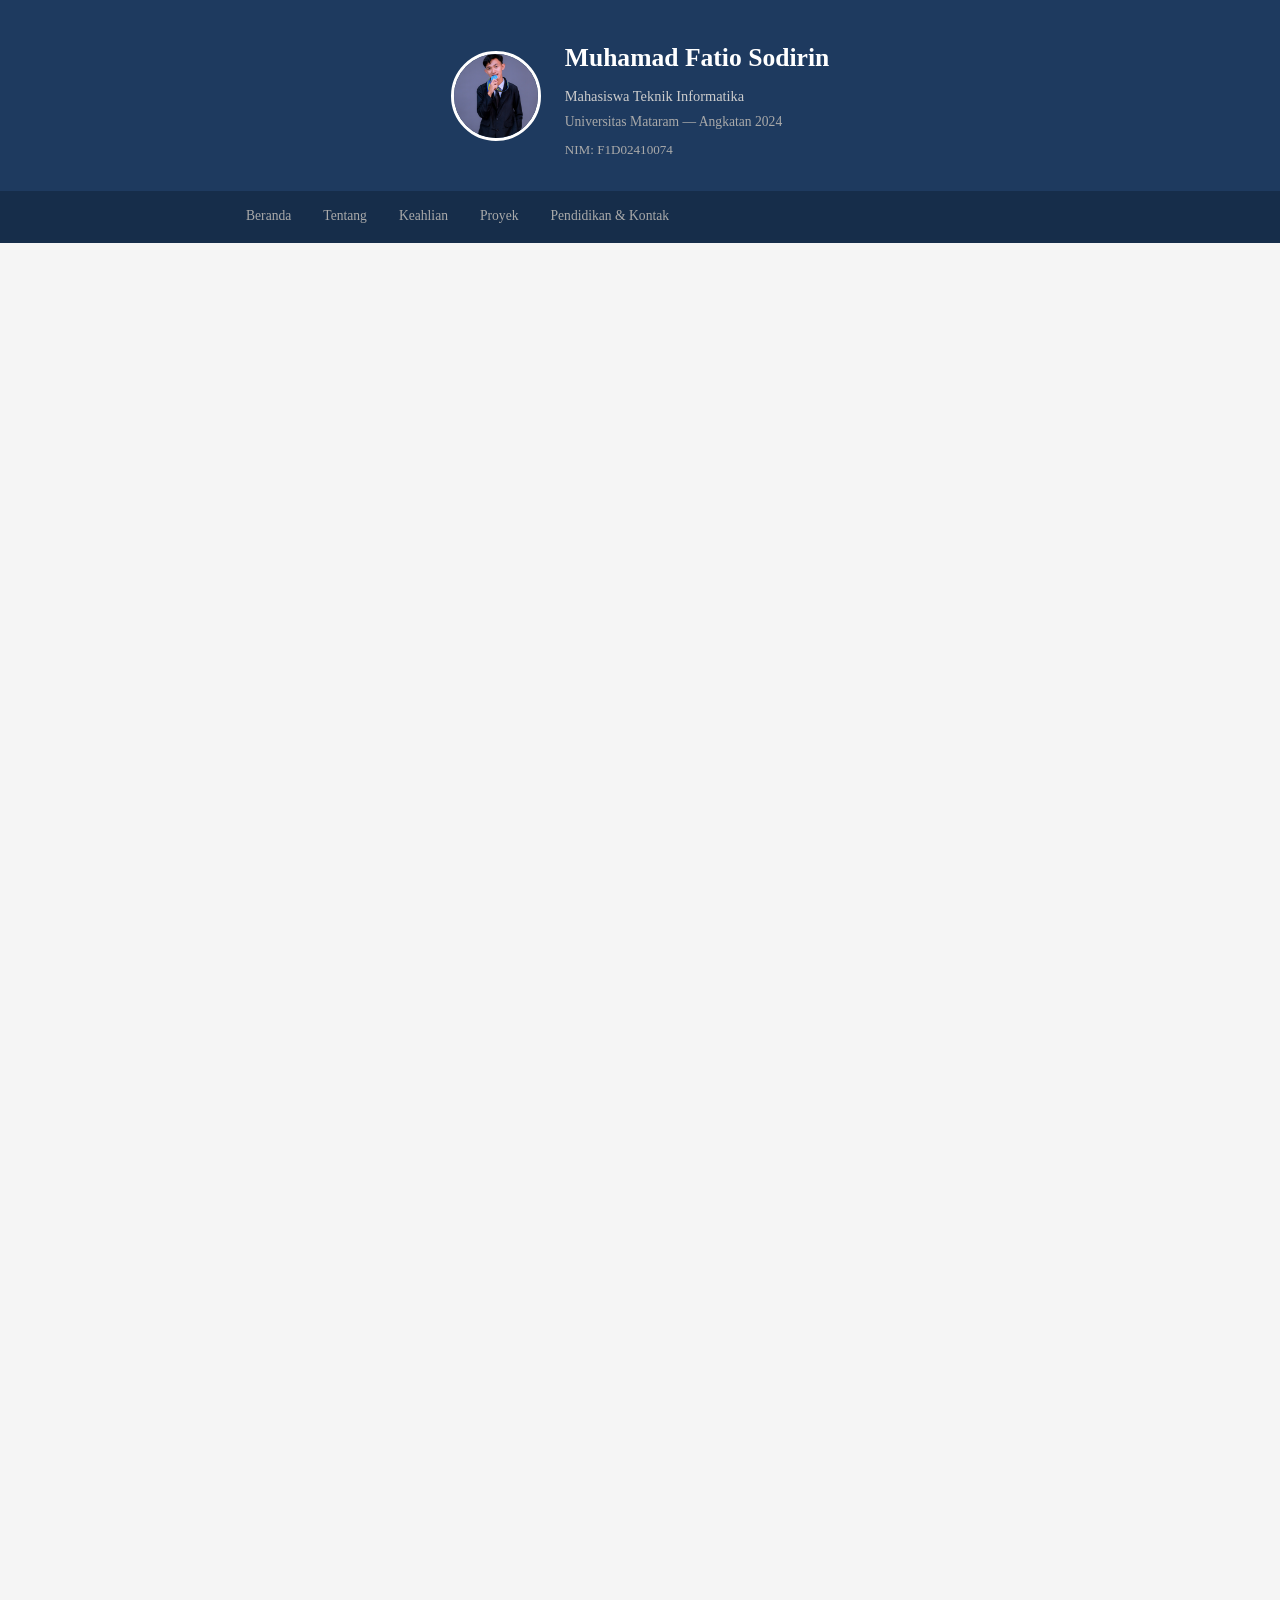
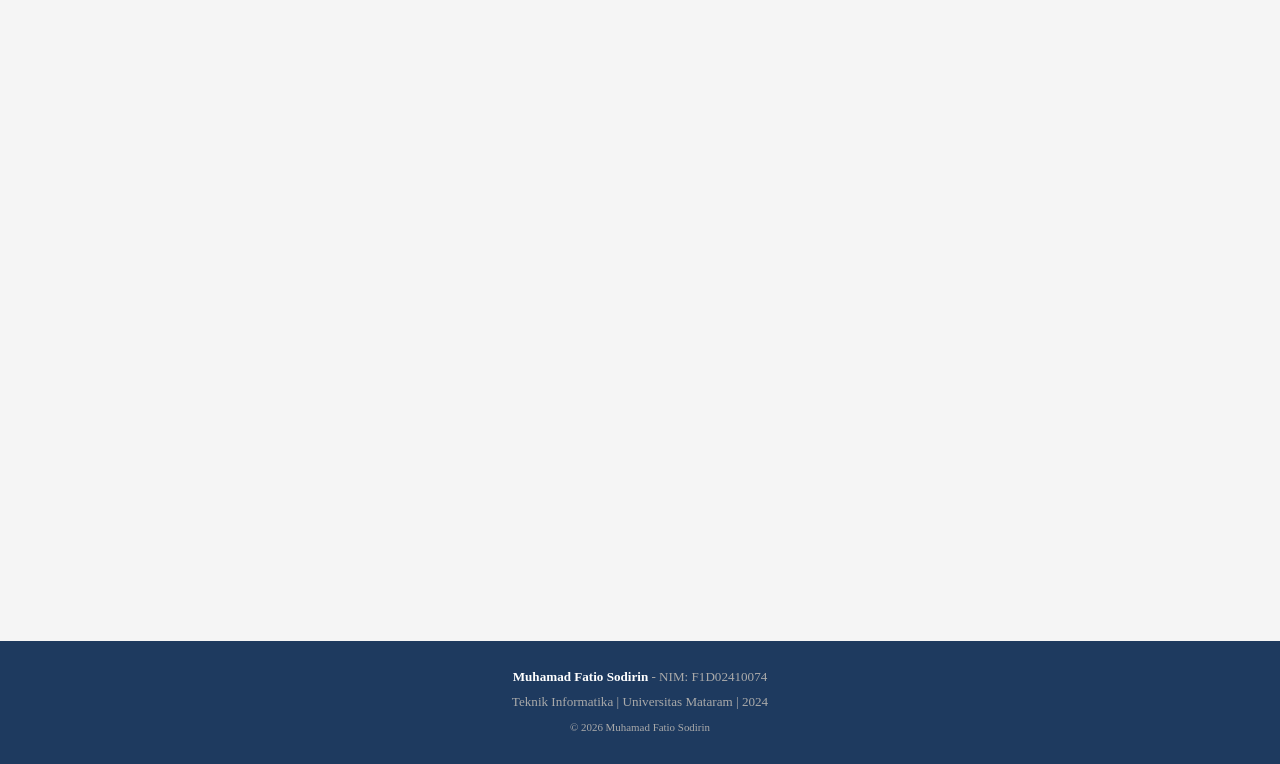
==== commit 7a22d606: "nambah Javascript" ====
--- a/index.html
+++ b/index.html
@@ -12,6 +12,7 @@
     <header>
         <img src="img/profile.jpg" alt="Foto profil Muhamad Fatio Sodirin">
         <div>
+            <p class="sapaan" id="sapaan"></p>
             <h1>Muhamad Fatio Sodirin</h1>
             <h2>Mahasiswa Teknik Informatika</h2>
             <h3>Universitas Mataram — Angkatan 2024</h3>
@@ -34,7 +35,7 @@
     <main>
         <div class="container">
 
-            <section id="tentang">
+            <section id="tentang" class="fade-section">
                 <h2>Tentang Saya</h2>
                 <p>
                     Halo! Nama saya <strong>Muhamad Fatio Sodirin</strong>, mahasiswa semester 4 jurusan
@@ -46,7 +47,7 @@
                 <p><small>Portofolio ini adalah Tugas 1 & 2 dari Mata Kuliah Pemrograman Web.</small></p>
             </section>
 
-            <section id="keahlian">
+            <section id="keahlian" class="fade-section">
                 <h2>Keahlian</h2>
 
                 <article>
@@ -70,7 +71,7 @@
                 </article>
             </section>
 
-            <section id="proyek">
+            <section id="proyek" class="fade-section">
                 <h2>Proyek yang Pernah Dibuat</h2>
 
                 <article>
@@ -106,6 +107,8 @@
         </div>
     </main>
 
+    <button id="back-to-top" title="Kembali ke atas">↑</button>
+
     <footer>
         <div class="container">
             <p><strong>Muhamad Fatio Sodirin</strong> - NIM: F1D02410074</p>
@@ -114,5 +117,6 @@
         </div>
     </footer>
 
+    <script src="script.js"></script>
 </body>
 </html>
--- a/style.css
+++ b/style.css
@@ -1,25 +1,30 @@
+/* ===== GLOBAL ===== */
 * {
     margin: 0;
     padding: 0;
     box-sizing: border-box;
 }
 
-mark{
+mark {
     background-color: #bbff00;
 }
 
 body {
     font-family: Georgia, serif;
+    background-color: #f5f5f5;
+    color: #222;
     line-height: 1.7;
     font-size: 15px;
 }
 
+/* ===== CONTAINER ===== */
 .container {
     max-width: 860px;
     margin: 0 auto;
     padding: 0 20px;
 }
 
+/* ===== HEADER ===== */
 header {
     background-color: #1e3a5f;
     color: white;
@@ -62,6 +67,14 @@
     margin-top: 6px;
 }
 
+.sapaan {
+    font-size: 0.82rem;
+    color: #f0c040;
+    margin-bottom: 4px;
+    font-style: italic;
+}
+
+/* ===== NAV ===== */
 nav {
     background-color: #162d4a;
     position: sticky;
@@ -73,9 +86,6 @@
     list-style: none;
     display: flex;
     flex-wrap: wrap;
-    max-width: 860px;
-    margin: 0 auto;
-    padding: 0 20px;
 }
 
 .nav-link {
@@ -99,10 +109,17 @@
     color: white;
 }
 
+.nav-link.active {
+    color: white;
+    border-bottom-color: #e8a020;
+}
+
+/* ===== MAIN ===== */
 main {
     padding: 10px 0 50px;
 }
 
+/* ===== SECTION ===== */
 section {
     padding: 40px 0;
     border-bottom: 1px solid #ddd;
@@ -125,6 +142,19 @@
     margin-bottom: 12px;
 }
 
+/* ===== FADE-IN SECTION ===== */
+.fade-section {
+    opacity: 0;
+    transform: translateY(24px);
+    transition: opacity 0.5s ease, transform 0.5s ease;
+}
+
+.fade-section.visible {
+    opacity: 1;
+    transform: translateY(0);
+}
+
+/* ===== ARTICLE ===== */
 article {
     background-color: white;
     border: 1px solid #ddd;
@@ -202,6 +232,7 @@
     background-color: #f9f9f9;
 }
 
+/* ===== FORM ===== */
 fieldset {
     border: 1px solid #ddd;
     border-radius: 6px;
@@ -311,6 +342,35 @@
     color: #1e3a5f;
 }
 
+/* ===== BACK TO TOP ===== */
+#back-to-top {
+    position: fixed;
+    bottom: 30px;
+    right: 30px;
+    background-color: #1e3a5f;
+    color: white;
+    border: none;
+    width: 42px;
+    height: 42px;
+    border-radius: 50%;
+    font-size: 1.1rem;
+    cursor: pointer;
+    opacity: 0;
+    visibility: hidden;
+    transition: opacity 0.3s, visibility 0.3s, background-color 0.2s;
+    z-index: 999;
+}
+
+#back-to-top.show {
+    opacity: 1;
+    visibility: visible;
+}
+
+#back-to-top:hover {
+    background-color: #e8a020;
+}
+
+/* ===== FOOTER ===== */
 footer {
     background-color: #1e3a5f;
     color: #aaa;
